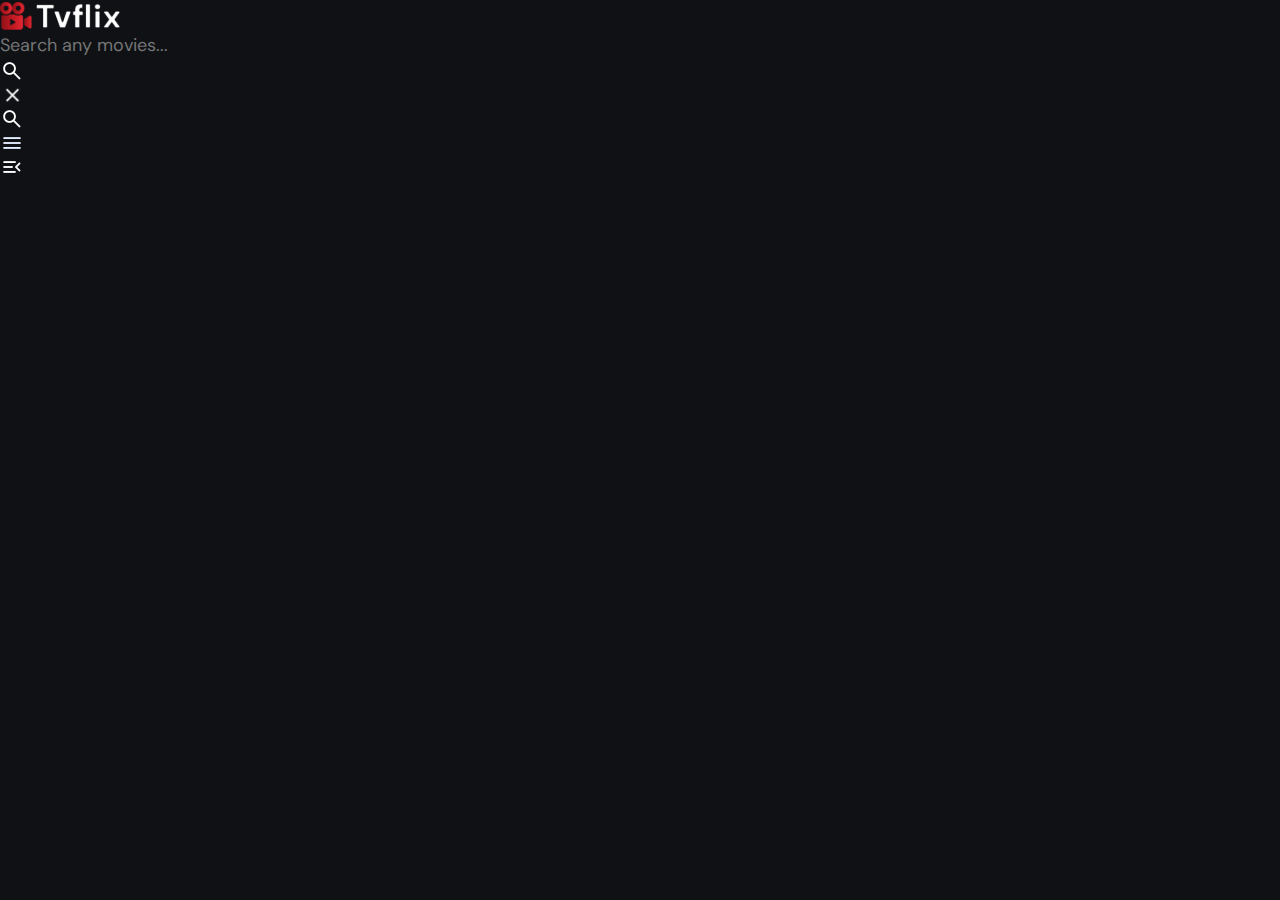
==== index.html @ 248b4e0c "add header" ====
<!DOCTYPE html>
<html lang="en">

<head>

    <meta charset="UTF-8">
    <meta name="viewport" content="width=device-width, initial-scale=1.0">
    <title>Tvflix</title>

    <!-- primary meta tags -->
    <meta name="title" content="Tvflix" />
    <meta name="description"
        content="Tvflix is a movie application where you can find the best movie recommendation with different genere and also search based on the language" />

    <!-- favicon -->
    <link rel="shortcut icon" href="./favicon.svg" type="image/svg+xml">

    <!-- google fonts -->
    <link rel="preconnect" href="https://fonts.googleapis.com">
    <link rel="preconnect" href="https://fonts.gstatic.com" crossorigin>
    <link href="https://fonts.googleapis.com/css2?family=DM+Sans:wght@400;700&display=swap" rel="stylesheet">

    <!-- style links -->
    <link rel="stylesheet" href="assets/css/style.css">

    <!-- scripts -->
    <script src="assets/js/global.js" defer></script>
    <script src="assets/js/index.js" type="module"></script>

</head>

<body>

    <!-- header -->
    <header class="header">

        <a href="index.html" class="logo">
            <img src="assets/images/logo.svg" width="120" height="32" alt="Tvflix home" />
        </a>

        <!-- search box -->
        <div class="search-box">
            <!-- search input -->
            <div class="search-wrapper">
                <input type="text" name="search" aria-label="search movies" placeholder="Search any movies..."
                    class="search-field" autocomplete="off" />
                <img src="assets/images/search.png" width="24" height="24" alt="search" class="leading-icon" />
            </div>

            <button class="search-btn" search-toogler>
                <img src="assets/images/close.png" alt="close search box" width="24" height="24" />
            </button>
        </div>

        <!-- search-btn -->
        <button class="search-btn" search-toogler>
            <img src="assets/images/search.png" width="24" height="24" alt="open search box" />
        </button>

        <!-- menu toggler  -->
        <button class="menu-btn">
            <img src="assets/images/menu.png" class="menu" width="24" height="24" alt="open menu" />
            <img src="assets/images/menu-close.png" class="close" width="24" height="24" alt="close menu" />
        </button>

    </header>

</body>

</html>
---- assets/css/style.css ----
/*-----------------------------------*\
  #style.css
\*-----------------------------------*/

/*-----------------------------------*\
  #CUSTOM PROPERTY
\*-----------------------------------*/
:root {
  /* colors */
  --background: hsla(220, 17%, 7%, 1);
  --banner-background: hsla(250, 6%, 20%, 1);
  --white-alpha-20: hsla(0, 0%, 100%, 0.2);
  --on-background: hsla(220, 100%, 95%, 1);
  --on-surface: hsla(250, 100%, 95%, 1);
  --on-surface-variant: hsla(250, 1%, 44%, 1);
  --primary: hsla(349, 100%, 43%, 1);
  --primary-variant: hsla(349, 69%, 51%, 1);
  --rating-color: hsla(44, 100%, 49%, 1);
  --surface: hsla(250, 13%, 11%, 1);
  --text-color: hsla(250, 2%, 59%, 1);
  --white: hsla(0, 0%, 100%, 1);

  /* gradients */
  --banner-overlay: 90deg, hsl(220, 17%, 7%) 0%, hsla(220, 17%, 7%, 0.5) 100%;
  --bottom-overlay: 180deg, hsla(250, 13%, 11%, 0), hsla(250, 13%, 11%, 1);

  /* typo */

  /* font-family */
  --ff-dm-sans: 'DM Sans', sans-serif;

  /* font-size */
  --fs-heading: 4rem;
  --fs-title-lg: 2.6rem;
  --fs-title: 2rem;
  --fs-body: 1.8rem;
  --fs-button: 1.5rem;
  --fs-label: 1.4rem;

  /* font-weight */
  --weight-bold: 700;


  /* shadows */
  --shadow-1: 0 1px 4px hsla(0, 0%, 0%, 0.75);
  --shadow-2: 0 2px 4px hsla(350, 100%, 43%, 0.3);

  /* border-radius */
  --radius-4: 4px;
  --radius-8: 8px;
  --radius-16: 16px;
  --radius-24: 24px;
  --radius-36: 36px;

  /* transition */
  --transition-short: 250ms ease;
  --transition-long: 500ms ease;
}

/*-----------------------------------*\
  #RESET
\*-----------------------------------*/

*,
*::before,
*::after {
  margin: 0;
  padding: 0;
  box-sizing: border-box;
}

li {
  list-style: none;
}

a,
img,
iframe,
button,
span {
  display: block
}

img {
  height: auto;
}

input,
button {
  border: none;
  background: none;
  font: inherit;
  color: inherit;
}

input {
  width: 100%;
}

button {
  cursor: pointer;
  text-align: left;
}

html {
  font-family: var(--ff-dm-sans);
  font-size: 10px;
  scroll-behavior: smooth;
}

body {
  background-color: var(--background);
  columns: var(--on-background);
  font-size: var(--fs-body);
  line-height: 1.5;
}

:focus-visible {
  outline-color: var(--primary-variant);
}

::-webkit-scrollbar {
  width: 8px;
  height: 8px;
}

::-webkit-scrollbar-thumb {
  background-color: var(--banner-background);
  border-radius: var(--radius-8);
}

/*-----------------------------------*\
  #REUSED STYLE
\*-----------------------------------*/





/*-----------------------------------*\
  #HEADER
\*-----------------------------------*/





/*-----------------------------------*\
  #SIDEBAR
\*-----------------------------------*/





/*-----------------------------------*\
  #HOME PAGE
\*-----------------------------------*/





/*-----------------------------------*\
  #DETAIL PAGE
\*-----------------------------------*/





/*-----------------------------------*\
  #MOVIE LIST PAGE
\*-----------------------------------*/





/*-----------------------------------*\
  #SEARCH MODAL
\*-----------------------------------*/





/*-----------------------------------*\
  #MEDIA QUERIES
\*-----------------------------------*/
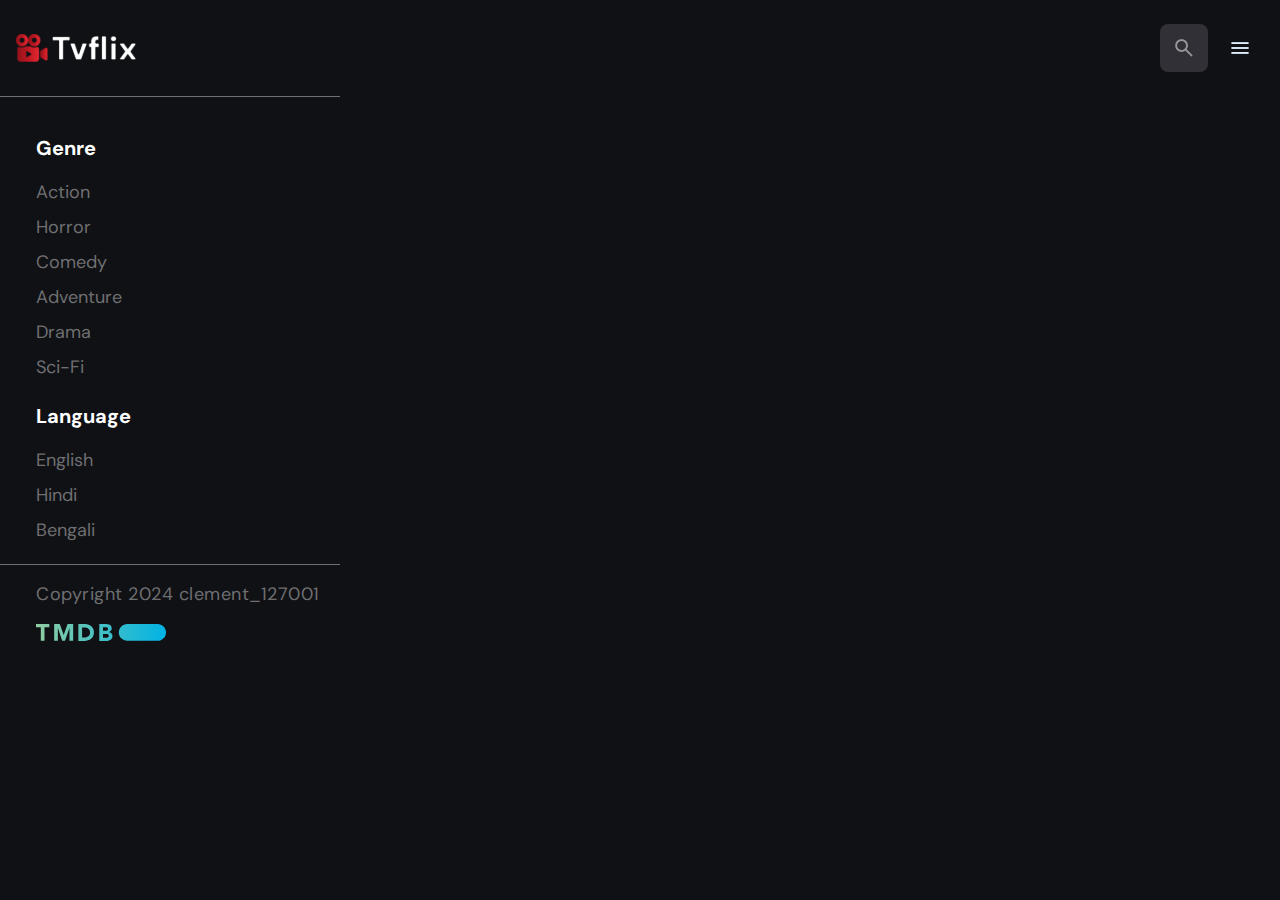
==== commit 349a04af: "add sidebar" ====
--- a/index.html
+++ b/index.html
@@ -65,6 +65,39 @@
 
     </header>
 
+    <!-- sidebar -->
+    <nav class="sidebar active">
+        <div class="sidebar-inner">
+            <div class="sidebar-list">
+                <p class="title">Genre</p>
+                <a href="detail.html" class="sidebar-link">Action</a>
+                <a href="detail.html" class="sidebar-link">Horror</a>
+                <a href="detail.html" class="sidebar-link">Comedy</a>
+                <a href="detail.html" class="sidebar-link">Adventure</a>
+                <a href="detail.html" class="sidebar-link">Drama</a>
+                <a href="detail.html" class="sidebar-link">Sci-Fi</a>
+
+            </div>
+
+            <div class="sidebar-list">
+                <p class="title">Language</p>
+                <a href="detail.html" class="sidebar-link">English</a>
+                <a href="detail.html" class="sidebar-link">Hindi</a>
+                <a href="detail.html" class="sidebar-link">Bengali</a>
+            </div>
+
+            <div class="sidebar-footer">
+                <a href="#" class="copyright">
+                    <p>Copyright 2024
+                        clement_127001 </p>
+                </a>
+
+                <img src="assets/images/tmdb-logo.svg" alt="movie database logo" width="130" height="17" />
+            </div>
+        </div>
+    </nav>
+
+
 </body>
 
 </html>--- a/assets/css/style.css
+++ b/assets/css/style.css
@@ -1,7 +1,7 @@
 /*-----------------------------------*\
   #style.css
-\*-----------------------------------*/
-
+  
+  \*-----------------------------------*/
 /*-----------------------------------*\
   #CUSTOM PROPERTY
 \*-----------------------------------*/
@@ -67,10 +67,15 @@
   margin: 0;
   padding: 0;
   box-sizing: border-box;
+  color: var(--white);
 }
 
 li {
   list-style: none;
+}
+
+a {
+  text-decoration: none;
 }
 
 a,
@@ -78,7 +83,7 @@
 iframe,
 button,
 span {
-  display: block
+  display: block;
 }
 
 img {
@@ -133,25 +138,239 @@
   #REUSED STYLE
 \*-----------------------------------*/
 
-
-
-
+/* loading spinner */
+.search-wrapper::before {
+  position: absolute;
+  top: 14px;
+  right: 20px;
+  content: "";
+  width: 20px;
+  height: 20px;
+  border: 3px solid var(--white);
+  border-radius: var(--radius-24);
+  border-inline-end-color: transparent;
+  animation: loading infinite 500ms linear;
+  display: none;
+}
+
+.search-wrapper.searching::before {
+  display: block;
+}
+
+@keyframes loading {
+  0% {
+    transform: rotate(0);
+  }
+
+  100% {
+    transform: rotate(1turn);
+  }
+}
+
+/* title */
+
+.title {
+  font-size: var(--fs-title);
+  font-weight: var(--weight-bold);
+  letter-spacing: 0.5;
+
+}
 
 /*-----------------------------------*\
   #HEADER
 \*-----------------------------------*/
 
-
+.header {
+  position: relative;
+  padding: 24px 16px;
+  display: flex;
+  justify-content: space-between;
+  align-items: center;
+  gap: 8px;
+}
+
+.header .logo {
+  margin-inline-end: auto;
+}
+
+.search-btn,
+.menu-btn {
+  padding: 12px;
+}
+
+/* search-btn */
+.search-btn {
+  background-color: var(--banner-background);
+  border-radius: var(--radius-8);
+}
+
+.search-btn img {
+  opacity: 0.5;
+  transition: var(--transition-short);
+}
+
+.search-btn:is(:focus-visible, :hover) img {
+  opacity: 1;
+}
+
+/* menu-btn */
+.menu-btn.active .menu,
+.menu-btn .close {
+  display: none;
+}
+
+.menu-btn .menu,
+.menu-btn.active .close {
+  display: block;
+}
+
+/* search-box */
+.search-box {
+  position: absolute;
+  top: 0;
+  left: 0;
+  width: 100%;
+  height: 100%;
+  background-color: var(--background);
+  padding: 24px 16px;
+  justify-content: space-between;
+  align-items: center;
+  gap: 8px;
+  z-index: 1;
+  display: none;
+}
+
+.search-box.active {
+
+  display: flex;
+}
+
+.search-wrapper {
+  position: relative;
+  flex-grow: 1;
+}
+
+input.search-field {
+  color: var(--white);
+}
+
+.search-field {
+  background-color: var(--banner-background);
+  line-height: 48px;
+  padding-inline: 44px 16px;
+  outline: none;
+  border-radius: var(--radius-8);
+  transition: var(--transition-short);
+}
+
+.search-field::placeholder {
+  color: var(--on-surface-variant);
+}
+
+.search-field:hover {
+  box-shadow: 0 0 0 2px var(--on-surface-variant);
+}
+
+.search-field:focus-visible {
+  box-shadow: 0 0 0 2px var(--on-surface-variant);
+  padding-inline-start: 16px;
+}
+
+.search-wrapper .leading-icon {
+  position: absolute;
+  top: 25%;
+  left: 10px;
+  opacity: 0.5;
+  transition: var(--transition-short);
+}
+
+.search-wrapper:focus-within .leading-icon {
+  opacity: 0;
+}
 
 
 
 /*-----------------------------------*\
   #SIDEBAR
 \*-----------------------------------*/
-
-
-
-
+.sidebar {
+  position: absolute;
+  top: 96px;
+  left: -340px;
+  bottom: 0;
+  max-width: 340px;
+  width: 100%;
+  background-color: var(--background);
+  border-block-start: 1px solid var(--on-surface-variant);
+  overflow-y: overlay;
+  z-index: 4;
+  visibility: hidden;
+  transition: var(--transition-long);
+}
+
+.sidebar.active {
+  transform: translateX(340px);
+  visibility: visible;
+}
+
+.sidebar-inner {
+  display: grid;
+  gap: 20px;
+  padding-block: 36px;
+}
+
+.sidebar-list,
+.sidebar-footer {
+  padding-inline-start: 36px;
+}
+
+.sidebar::-webkit-scrollbar-thumb {
+  background: transparent;
+}
+
+.sidebar:is(:hover, :focus-visible)::-webkit-scrollbar-thumb {
+  background-color: var(--banner-background);
+}
+
+.sidebar::-webkit-scrollbar-button {
+  height: 16px;
+}
+
+.sidebar-list {
+  display: grid;
+  gap: 8px;
+}
+
+.sidebar-list .title {
+  margin-block-end: 8px;
+}
+
+.sidebar-link {
+  color: var(--on-surface-variant);
+}
+
+.sidebar-link:is(:focus-visible, :hover) {
+  color: var(--on-background);
+}
+
+.sidebar-footer {
+  border-block-start: 1px solid var(--on-surface-variant);
+  padding-block-start: 16px;
+}
+
+.copyright p {
+  letter-spacing: 0.5px;
+  color: var(--on-surface-variant);
+  transition: var(--transition-short);
+}
+
+.copyright p:is(:focus-visible, :hover) {
+  color: var(--on-background);
+}
+
+.sidebar-footer img {
+  margin-block: 16px;
+}
 
 /*-----------------------------------*\
   #HOME PAGE
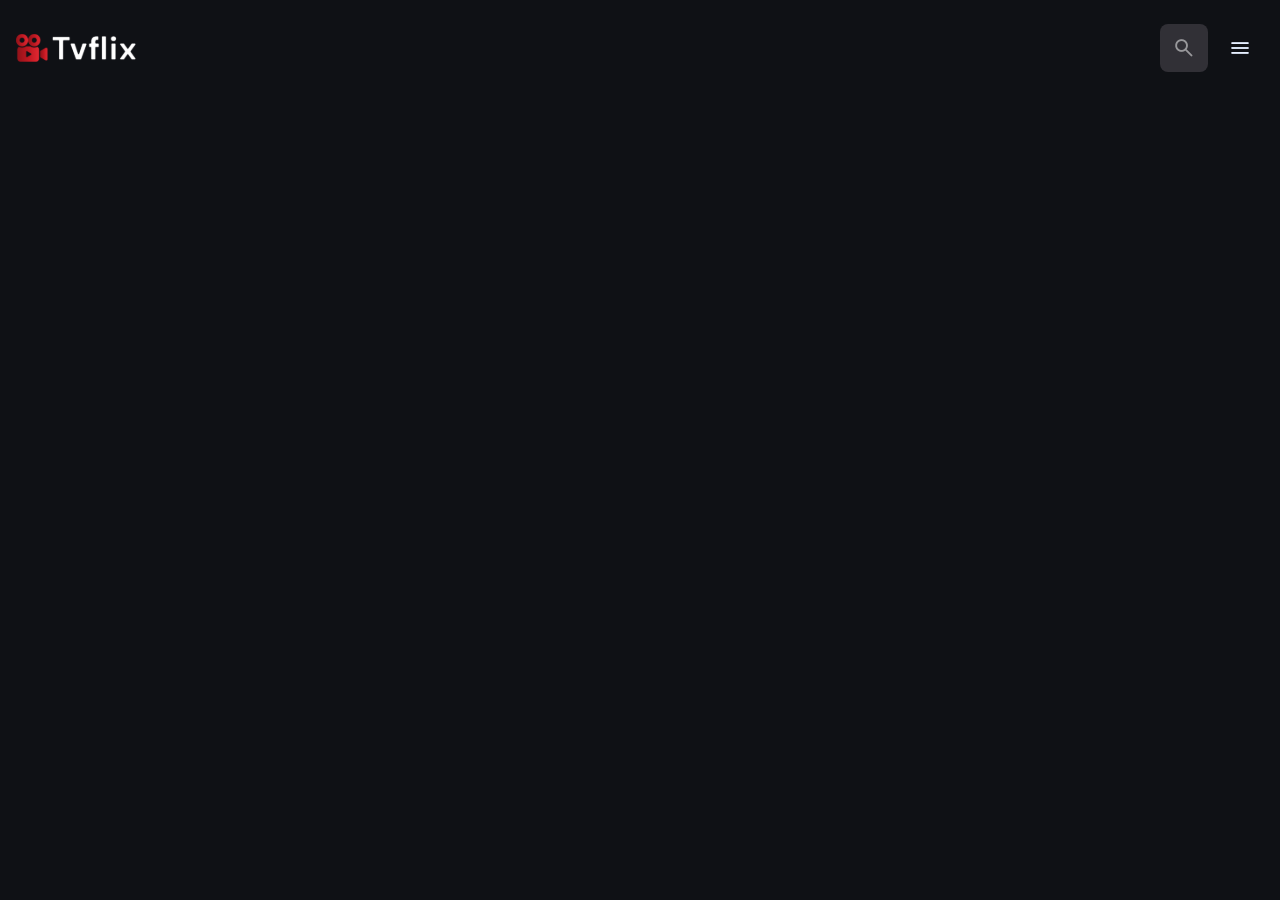
==== commit d7590fb4: "add the overlay" ====
--- a/index.html
+++ b/index.html
@@ -66,7 +66,7 @@
     </header>
 
     <!-- sidebar -->
-    <nav class="sidebar active">
+    <nav class="sidebar">
         <div class="sidebar-inner">
             <div class="sidebar-list">
                 <p class="title">Genre</p>
@@ -94,9 +94,15 @@
 
                 <img src="assets/images/tmdb-logo.svg" alt="movie database logo" width="130" height="17" />
             </div>
+
         </div>
+
     </nav>
 
+    <!-- overlay -->
+    <div class="overlay" menu-toggler></div>
+
+    <!-- banner -->
 
 </body>
 
--- a/assets/css/style.css
+++ b/assets/css/style.css
@@ -353,6 +353,7 @@
   color: var(--on-background);
 }
 
+/* sidebar footer */
 .sidebar-footer {
   border-block-start: 1px solid var(--on-surface-variant);
   padding-block-start: 16px;
@@ -364,12 +365,31 @@
   transition: var(--transition-short);
 }
 
+.sidebar-footer img {
+  margin-block: 16px;
+}
+
 .copyright p:is(:focus-visible, :hover) {
   color: var(--on-background);
 }
 
-.sidebar-footer img {
-  margin-block: 16px;
+/* overlay */
+.overlay {
+  position: fixed;
+  top: 96px;
+  left: 0;
+  bottom: 0;
+  width: 100%;
+  background-color: var(--background);
+  opacity: 0;
+  pointer-events: none;
+  transition: var(--transition-short);
+  z-index: 3;
+}
+
+.overlay.active {
+  opacity: 0.5;
+  pointer-events: all;
 }
 
 /*-----------------------------------*\
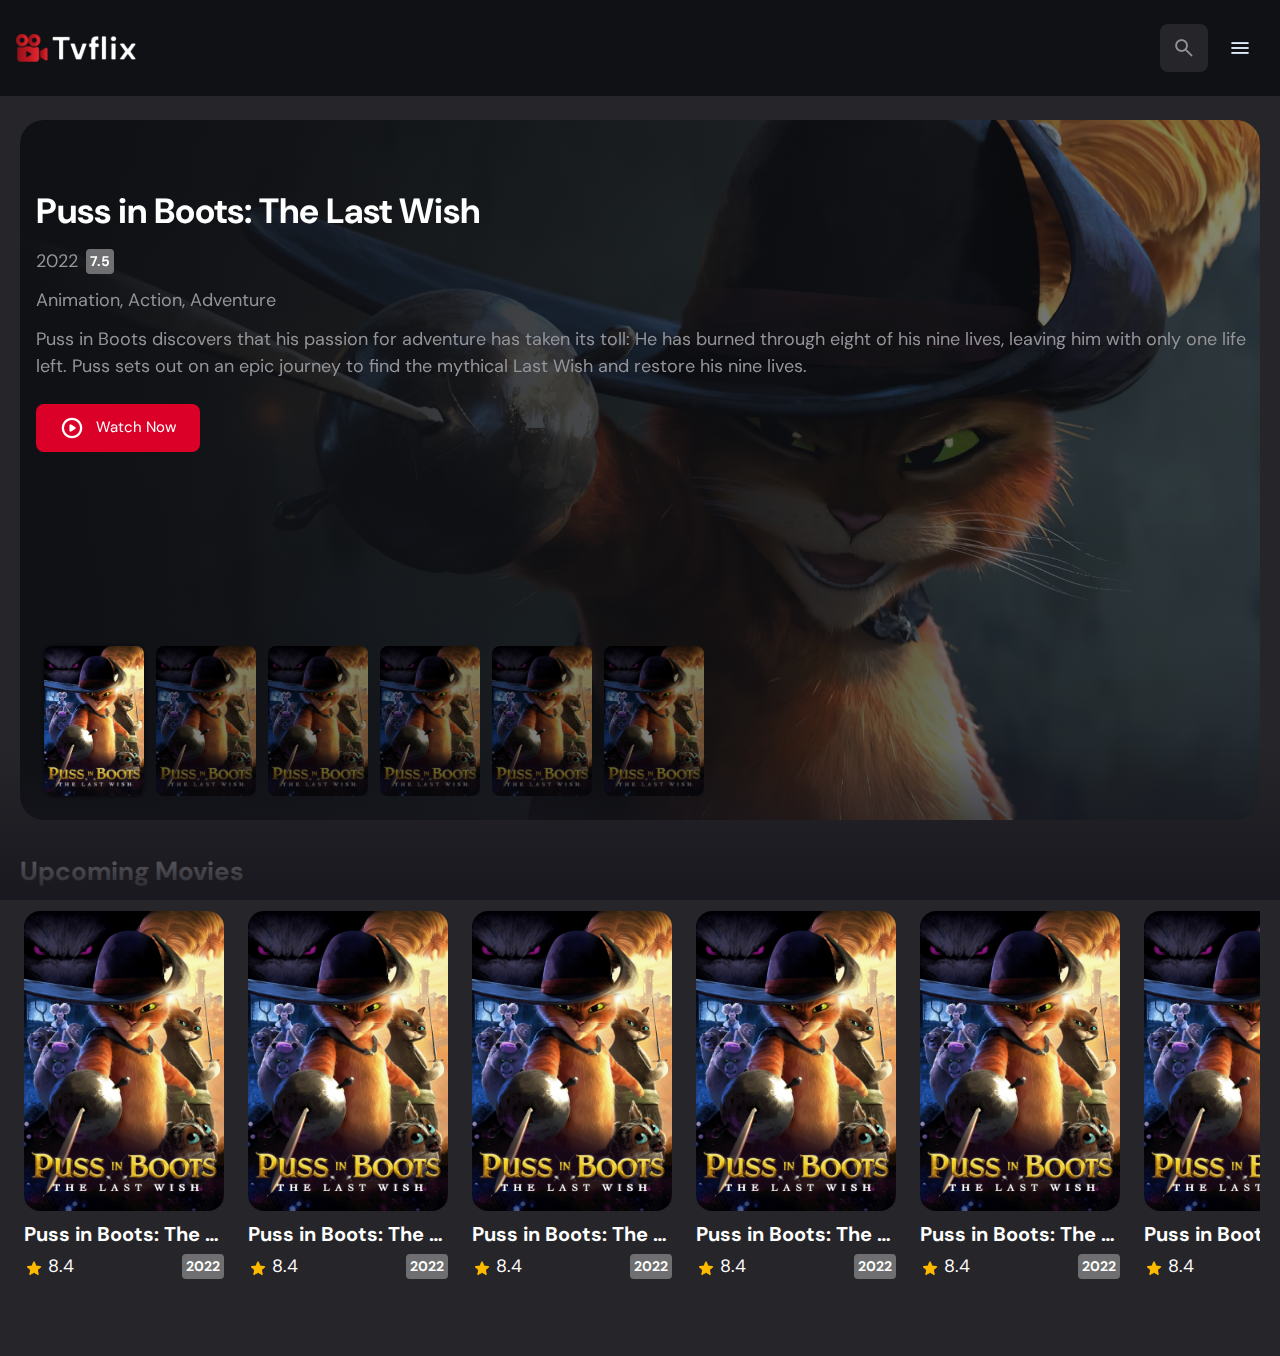
==== commit a070977b: "add banner and movie-list" ====
--- a/index.html
+++ b/index.html
@@ -102,7 +102,386 @@
     <!-- overlay -->
     <div class="overlay" menu-toggler></div>
 
-    <!-- banner -->
+    <article class="container" page-content>
+        <!-- banner -->
+        <section class="banner" aria-label="popular movies">
+
+            <!-- main banner -->
+            <div class="banner-slider">
+                <!-- single banner-slider -->
+                <div class="slider-item active" slider-item>
+                    <img src="assets/images/slider-banner.jpg" class="img-cover" alt="Puss in Boots: The Last Wish"
+                        loading="eager" />
+
+                    <!-- slider content -->
+                    <div class="banner-content">
+                        <h2 class="heading">Puss in Boots: The Last Wish</h2>
+
+                        <div class="meta-list">
+                            <div class="meta-item">2022</div>
+                            <div class="meta-item card-badge">7.5
+                            </div>
+                        </div>
+
+                        <p class="genre">Animation, Action, Adventure</p>
+                        <p class="banner-text">Puss in Boots discovers that his passion for adventure has taken its
+                            toll:
+                            He has burned through eight of his nine
+                            lives, leaving him with only one life left. Puss sets out on an epic journey to find the
+                            mythical Last Wish and restore
+                            his nine lives.</p>
+
+                        <a href="detail.html" class="btn">
+                            <img src="./assets//images/play_circle.png" alt="play" width="24" height="24" />
+                            <span>Watch Now</span>
+                        </a>
+                    </div>
+
+                </div>
+
+                <!-- single banner-slider -->
+                <div class="slider-item" slider-item>
+                    <img src="assets/images/slider-banner.jpg" class="img-cover" alt="Puss in Boots: The Last Wish"
+                        loading="eager" />
+
+                    <!-- slider content -->
+                    <div class="banner-content">
+                        <h2 class="heading">Puss in Boots: The Last Wish</h2>
+
+                        <div class="meta-list">
+                            <div class="meta-item">2022</div>
+                            <div class="meta-item card-badge">7.5
+                            </div>
+                        </div>
+
+                        <p class="genre">Animation, Action, Adventure</p>
+                        <p class="banner-text">Puss in Boots discovers that his passion for adventure has taken its
+                            toll:
+                            He has burned through eight of his nine
+                            lives, leaving him with only one life left. Puss sets out on an epic journey to find the
+                            mythical Last Wish and restore
+                            his nine lives.</p>
+
+                        <a href="detail.html" class="btn">
+                            <img src="./assets//images/play_circle.png" alt="play" width="24" height="24" />
+                            <span>Watch Now</span>
+                        </a>
+                    </div>
+
+                </div>
+
+                <!-- single banner-slider -->
+                <div class="slider-item" slider-item>
+                    <img src="assets/images/slider-banner.jpg" class="img-cover" alt="Puss in Boots: The Last Wish"
+                        loading="eager" />
+
+                    <!-- slider content -->
+                    <div class="banner-content">
+                        <h2 class="heading">Puss in Boots: The Last Wish</h2>
+
+                        <div class="meta-list">
+                            <div class="meta-item">2022</div>
+                            <div class="meta-item card-badge">7.5
+                            </div>
+                        </div>
+
+                        <p class="genre">Animation, Action, Adventure</p>
+                        <p class="banner-text">Puss in Boots discovers that his passion for adventure has taken its
+                            toll:
+                            He has burned through eight of his nine
+                            lives, leaving him with only one life left. Puss sets out on an epic journey to find the
+                            mythical Last Wish and restore
+                            his nine lives.</p>
+
+                        <a href="detail.html" class="btn">
+                            <img src="./assets//images/play_circle.png" alt="play" width="24" height="24" />
+                            <span>Watch Now</span>
+                        </a>
+                    </div>
+
+                </div>
+
+                <!-- single banner-slider -->
+                <div class="slider-item" slider-item>
+                    <img src="assets/images/slider-banner.jpg" class="img-cover" alt="Puss in Boots: The Last Wish"
+                        loading="eager" />
+
+                    <!-- slider content -->
+                    <div class="banner-content">
+                        <h2 class="heading">Puss in Boots: The Last Wish</h2>
+
+                        <div class="meta-list">
+                            <div class="meta-item">2022</div>
+                            <div class="meta-item card-badge">7.5
+                            </div>
+                        </div>
+
+                        <p class="genre">Animation, Action, Adventure</p>
+                        <p class="banner-text">Puss in Boots discovers that his passion for adventure has taken its
+                            toll:
+                            He has burned through eight of his nine
+                            lives, leaving him with only one life left. Puss sets out on an epic journey to find the
+                            mythical Last Wish and restore
+                            his nine lives.</p>
+
+                        <a href="detail.html" class="btn">
+                            <img src="./assets/images/play_circle.png" alt="play" width="24" height="24" />
+                            <span>Watch Now</span>
+                        </a>
+                    </div>
+
+                </div>
+
+                <!-- single banner-slider -->
+                <div class="slider-item" slider-item>
+                    <img src="assets/images/slider-banner.jpg" class="img-cover" alt="Puss in Boots: The Last Wish"
+                        loading="eager" />
+
+                    <!-- slider content -->
+                    <div class="banner-content">
+                        <h2 class="heading">Puss in Boots: The Last Wish</h2>
+
+                        <div class="meta-list">
+                            <div class="meta-item">2022</div>
+                            <div class="meta-item card-badge">7.5
+                            </div>
+                        </div>
+
+                        <p class="genre">Animation, Action, Adventure</p>
+                        <p class="banner-text">Puss in Boots discovers that his passion for adventure has taken its
+                            toll:
+                            He has burned through eight of his nine
+                            lives, leaving him with only one life left. Puss sets out on an epic journey to find the
+                            mythical Last Wish and restore
+                            his nine lives.</p>
+
+                        <a href="detail.html" class="btn">
+                            <img src="./assets/images/play_circle.png" alt="play" width="24" height="24" />
+                            <span>Watch Now</span>
+                        </a>
+                    </div>
+
+                </div>
+
+                <!-- single banner-slider -->
+                <div class="slider-item" slider-item>
+                    <img src="assets/images/slider-banner.jpg" class="img-cover" alt="Puss in Boots: The Last Wish"
+                        loading="eager" />
+
+                    <!-- slider content -->
+                    <div class="banner-content">
+                        <h2 class="heading">Puss in Boots: The Last Wish</h2>
+
+                        <div class="meta-list">
+                            <div class="meta-item">2022</div>
+                            <div class="meta-item card-badge">7.5
+                            </div>
+                        </div>
+
+                        <p class="genre">Animation, Action, Adventure</p>
+                        <p class="banner-text">Puss in Boots discovers that his passion for adventure has taken its
+                            toll:
+                            He has burned through eight of his nine
+                            lives, leaving him with only one life left. Puss sets out on an epic journey to find the
+                            mythical Last Wish and restore
+                            his nine lives.</p>
+
+                        <a href="detail.html" class="btn">
+                            <img src="./assets//images/play_circle.png" alt="play" width="24" height="24" />
+                            <span>Watch Now</span>
+                        </a>
+                    </div>
+
+                </div>
+            </div>
+
+            <!-- slider control -->
+            <div class="slider-control">
+
+                <div class="control-inner">
+                    <!-- single slider control -->
+                    <button class="poster-box slider-item active">
+                        <img src="./assets/images/slider-control.jpg" alt=" Slide to Puss in Boots: The Last Wish"
+                            loading="lazy" draggable="false" class="img-cover" />
+                    </button>
+
+                    <!-- single slider control -->
+                    <button class="poster-box slider-item">
+                        <img src="./assets/images/slider-control.jpg" alt=" Slide to Puss in Boots: The Last Wish"
+                            loading="lazy" draggable="false" class="img-cover" />
+                    </button>
+
+                    <!-- single slider control -->
+                    <button class="poster-box slider-item">
+                        <img src="./assets/images/slider-control.jpg" alt=" Slide to Puss in Boots: The Last Wish"
+                            loading="lazy" draggable="false" class="img-cover" />
+                    </button>
+
+                    <!-- single slider control -->
+                    <button class="poster-box slider-item">
+                        <img src="./assets/images/slider-control.jpg" alt=" Slide to Puss in Boots: The Last Wish"
+                            loading="lazy" draggable="false" class="img-cover" />
+                    </button>
+
+                    <!-- single slider control -->
+                    <button class="poster-box slider-item">
+                        <img src="./assets/images/slider-control.jpg" alt=" Slide to Puss in Boots: The Last Wish"
+                            loading="lazy" draggable="false" class="img-cover" />
+                    </button>
+
+                    <!-- single slider control -->
+                    <button class="poster-box slider-item">
+                        <img src="./assets/images/slider-control.jpg" alt=" Slide to Puss in Boots: The Last Wish"
+                            loading="lazy" draggable="false" class="img-cover" />
+                    </button>
+                </div>
+            </div>
+
+        </section>
+
+        <!-- movies-list -->
+        <section class="movie-list" aria-label="Upcoming Movies">
+            <!-- title -->
+            <div class="title-wrapper">
+                <h3 class="title-large">Upcoming Movies
+                </h3>
+            </div>
+
+            <!--movie-list-slider -->
+            <div class="slider-list">
+                <div class="slider-inner">
+                    <!-- single-movie -->
+                    <div class="movie-card">
+                        <figure class="poster-box card-banner">
+                            <img src="/assets/images/slider-control.jpg" alt="Puss in Boots: The Last Wish"
+                                class="img-cover">
+                        </figure>
+                        <h4 class="title">Puss in Boots: The Last Wish</h4>
+
+                        <!-- meta-list -->
+                        <div class="meta-list">
+                            <div class="meta-item">
+                                <img src="/assets/images/star.png" alt="rating" width="20" height="20" loading="lazy" />
+                                <span class="span">8.4
+                                </span>
+                            </div>
+
+                            <div class="card-badge">2022</div>
+                        </div>
+
+                        <a href="detail.html" class="card-btn" title="Puss in Boots: The Last Wish"></a>
+                    </div>
+
+                    <div class="movie-card">
+                        <figure class="poster-box card-banner">
+                            <img src="/assets/images/slider-control.jpg" alt="Puss in Boots: The Last Wish"
+                                class="img-cover">
+                        </figure>
+                        <h4 class="title">Puss in Boots: The Last Wish</h4>
+
+                        <!-- meta-list -->
+                        <div class="meta-list">
+                            <div class="meta-item">
+                                <img src="/assets/images/star.png" alt="rating" width="20" height="20" loading="lazy" />
+                                <span class="span">8.4
+                                </span>
+                            </div>
+
+                            <div class="card-badge">2022</div>
+                        </div>
+
+                        <a href="detail.html" class="card-btn" title="Puss in Boots: The Last Wish"></a>
+                    </div>
+
+                    <div class="movie-card">
+                        <figure class="poster-box card-banner">
+                            <img src="/assets/images/slider-control.jpg" alt="Puss in Boots: The Last Wish"
+                                class="img-cover">
+                        </figure>
+                        <h4 class="title">Puss in Boots: The Last Wish</h4>
+
+                        <!-- meta-list -->
+                        <div class="meta-list">
+                            <div class="meta-item">
+                                <img src="/assets/images/star.png" alt="rating" width="20" height="20" loading="lazy" />
+                                <span class="span">8.4
+                                </span>
+                            </div>
+
+                            <div class="card-badge">2022</div>
+                        </div>
+
+                        <a href="detail.html" class="card-btn" title="Puss in Boots: The Last Wish"></a>
+                    </div>
+
+                    <div class="movie-card">
+                        <figure class="poster-box card-banner">
+                            <img src="/assets/images/slider-control.jpg" alt="Puss in Boots: The Last Wish"
+                                class="img-cover">
+                        </figure>
+                        <h4 class="title">Puss in Boots: The Last Wish</h4>
+
+                        <!-- meta-list -->
+                        <div class="meta-list">
+                            <div class="meta-item">
+                                <img src="/assets/images/star.png" alt="rating" width="20" height="20" loading="lazy" />
+                                <span class="span">8.4
+                                </span>
+                            </div>
+
+                            <div class="card-badge">2022</div>
+                        </div>
+
+                        <a href="detail.html" class="card-btn" title="Puss in Boots: The Last Wish"></a>
+                    </div>
+
+                    <div class="movie-card">
+                        <figure class="poster-box card-banner">
+                            <img src="/assets/images/slider-control.jpg" alt="Puss in Boots: The Last Wish"
+                                class="img-cover">
+                        </figure>
+                        <h4 class="title">Puss in Boots: The Last Wish</h4>
+
+                        <!-- meta-list -->
+                        <div class="meta-list">
+                            <div class="meta-item">
+                                <img src="/assets/images/star.png" alt="rating" width="20" height="20" loading="lazy" />
+                                <span class="span">8.4
+                                </span>
+                            </div>
+
+                            <div class="card-badge">2022</div>
+                        </div>
+
+                        <a href="detail.html" class="card-btn" title="Puss in Boots: The Last Wish"></a>
+                    </div>
+
+                    <div class="movie-card">
+                        <figure class="poster-box card-banner">
+                            <img src="/assets/images/slider-control.jpg" alt="Puss in Boots: The Last Wish"
+                                class="img-cover">
+                        </figure>
+                        <h4 class="title">Puss in Boots: The Last Wish</h4>
+
+                        <!-- meta-list -->
+                        <div class="meta-list">
+                            <div class="meta-item">
+                                <img src="/assets/images/star.png" alt="rating" width="20" height="20" loading="lazy" />
+                                <span class="span">8.4
+                                </span>
+                            </div>
+
+                            <div class="card-badge">2022</div>
+                        </div>
+
+                        <a href="detail.html" class="card-btn" title="Puss in Boots: The Last Wish"></a>
+                    </div>
+                </div>
+            </div>
+        </section>
+
+    </article>
+
 
 </body>
 
--- a/assets/css/style.css
+++ b/assets/css/style.css
@@ -8,7 +8,7 @@
 :root {
   /* colors */
   --background: hsla(220, 17%, 7%, 1);
-  --banner-background: hsla(250, 6%, 20%, 1);
+  --banner-background: rgb(38, 37, 41);
   --white-alpha-20: hsla(0, 0%, 100%, 0.2);
   --on-background: hsla(220, 100%, 95%, 1);
   --on-surface: hsla(250, 100%, 95%, 1);
@@ -30,7 +30,7 @@
   --ff-dm-sans: 'DM Sans', sans-serif;
 
   /* font-size */
-  --fs-heading: 4rem;
+  --fs-heading: 3.5rem;
   --fs-title-lg: 2.6rem;
   --fs-title: 2rem;
   --fs-body: 1.8rem;
@@ -167,13 +167,116 @@
   }
 }
 
-/* title */
+/* typo */
+.title,
+.heading,
+.title-large {
+  font-weight: var(--weight-bold);
+  letter-spacing: 0.5;
+}
 
 .title {
   font-size: var(--fs-title);
+}
+
+.heading {
+  font-size: var(--fs-heading);
+  color: var(--white);
+  line-height: 1.2;
+}
+
+.title-large {
+  font-size: var(--fs-title-lg);
+}
+
+.img-cover {
+  width: 100%;
+  height: 100%;
+  object-fit: cover;
+}
+
+.meta-list {
+  display: flex;
+  align-items: center;
+  gap: 8px;
+  margin-block-end: 12px;
+}
+
+.meta-item {
+  display: flex;
+  align-items: center;
+  gap: 4px;
+  color: var(--text-color);
+}
+
+.btn {
+  color: var(--white);
+  font-size: var(--fs-button);
+  display: flex;
+  width: max-content;
+  gap: 12px;
+  padding-inline: 24px;
+  padding-block: 12px;
+  border-radius: var(--radius-8);
+  transition: var(--transition-short);
+  cursor: pointer;
+}
+
+.card-badge {
+  font-size: var(--fs-label);
+  color: var(--white);
+  padding: 2px 4px;
+  background-color: var(--on-surface-variant);
+  border-radius: var(--radius-4);
   font-weight: var(--weight-bold);
-  letter-spacing: 0.5;
-
+}
+
+.poster-box {
+  background-image: url(/assets/images/poster-bg-icon.png);
+  aspect-ratio: 2/3;
+}
+
+.poster-box,
+.video {
+  background-repeat: no-repeat;
+  background-size: 50px;
+  background-color: var(--banner-background);
+  background-position: center;
+  border-radius: var(--radius-16);
+  overflow: hidden;
+}
+
+.title-wrapper {
+  margin-block-end: 32px;
+}
+
+.slider-list {
+  margin-block: -20px -16px;
+  overflow-x: overlay;
+}
+
+.slider-list::-webkit-scrollbar-thumb {
+  background-color: transparent;
+}
+
+.slider-list:is(:hover, :focus-within)::-webkit-scrollbar-thumb {
+  background-color: var(--banner-background);
+}
+
+.slider-list::-webkit-scrollbar-button {
+  width: 20px;
+}
+
+.slider-list .slider-inner {
+  position: relative;
+  display: flex;
+  padding-block-start: 8px;
+}
+
+.slider-list .slider-inner::before,
+.slider-list .slider-inner::after {
+  content: "";
+  min-width: 4px;
 }
 
 /*-----------------------------------*\
@@ -396,7 +499,177 @@
   #HOME PAGE
 \*-----------------------------------*/
 
-
+.container {
+  position: relative;
+  background-color: var(--banner-background);
+  color: var(--on-surface);
+  height: calc(100vh-96px);
+  padding: 24px 20px 48px;
+  overflow-y: overlay;
+  z-index: 1;
+}
+
+.container::after {
+  content: "";
+  position: fixed;
+  width: 100%;
+  height: 150px;
+  left: 0;
+  bottom: 0;
+  background: linear-gradient(var(--bottom-overlay));
+  z-index: 1;
+  pointer-events: none;
+}
+
+/* banner */
+.banner {
+  position: relative;
+  height: 700px;
+  border-radius: var(--radius-24);
+  overflow: hidden;
+}
+
+.banner-slider .slider-item {
+  position: absolute;
+  top: 0;
+  left: 120%;
+  width: 100%;
+  height: 100%;
+  background-color: var(--banner-background);
+  opacity: 0;
+  visibility: hidden;
+  transition: opacity var(--transition-long);
+}
+
+.banner-slider .slider-item::before {
+  content: "";
+  position: absolute;
+  inset: 0;
+  background-image: linear-gradient(var(--banner-overlay));
+}
+
+.banner-slider .slider-item.active {
+  opacity: 1;
+  left: 0;
+  visibility: visible;
+}
+
+/* banner-content */
+.banner-content {
+  position: absolute;
+  left: 16px;
+  top: 10%;
+  bottom: 206px;
+  z-index: 1;
+}
+
+.banner:is(.heading, .banner-text) {
+  display: -webkit-box;
+  -webkit-box-orient: vertical;
+  overflow: hidden;
+}
+
+.banner .heading {
+  -webkit-line-clamp: 3;
+  margin-block-end: 16px;
+}
+
+
+
+.genre,
+.banner-text {
+  color: var(--text-color);
+}
+
+.genre {
+  margin-block-end: 12px;
+}
+
+.banner-text {
+  -webkit-line-clamp: 2;
+  margin-block-end: 24px;
+
+}
+
+.banner-content .btn {
+  background-color: var(--primary);
+}
+
+.banner .btn:is(:focus-visible, :focus) {
+  box-shadow: var(--shadow-2);
+}
+
+
+/* slider-control */
+.slider-control {
+  position: absolute;
+  left: 20px;
+  bottom: 20px;
+  right: 0;
+  border-radius: var(--radius-16) 0 0 var(--radius-16);
+  user-select: none;
+  padding: 4px 0 4px 4px;
+  overflow-x: auto;
+}
+
+.slider-control::-webkit-scrollbar {
+  display: none;
+}
+
+.control-inner {
+  display: flex;
+  gap: 12px;
+}
+
+.slider-control::after {
+  content: "";
+  min-width: 12px;
+}
+
+
+.slider-control .slider-item {
+  width: 100px;
+  border-radius: var(--radius-8);
+  flex-shrink: 0;
+  filter: brightness(0.5);
+}
+
+.slider-item.active {
+  filter: brightness(1);
+  box-shadow: var(--shadow-1);
+}
+
+/* movie-list */
+.movie-list {
+  padding-block: 32px;
+}
+
+.movie-card {
+  position: relative;
+  min-width: 200px;
+  margin-right: 24px;
+}
+
+.movie-card .card-banner {
+  width: 100%;
+}
+
+.movie-card .title {
+  width: 100%;
+  white-space: nowrap;
+  text-overflow: ellipsis;
+  overflow: hidden;
+  margin-block: 8px 4px;
+}
+
+.movie-card .meta-list {
+  justify-content: space-between;
+}
+
+.movie-card .card-btn {
+  position: absolute;
+  inset: 0;
+}
 
 
 
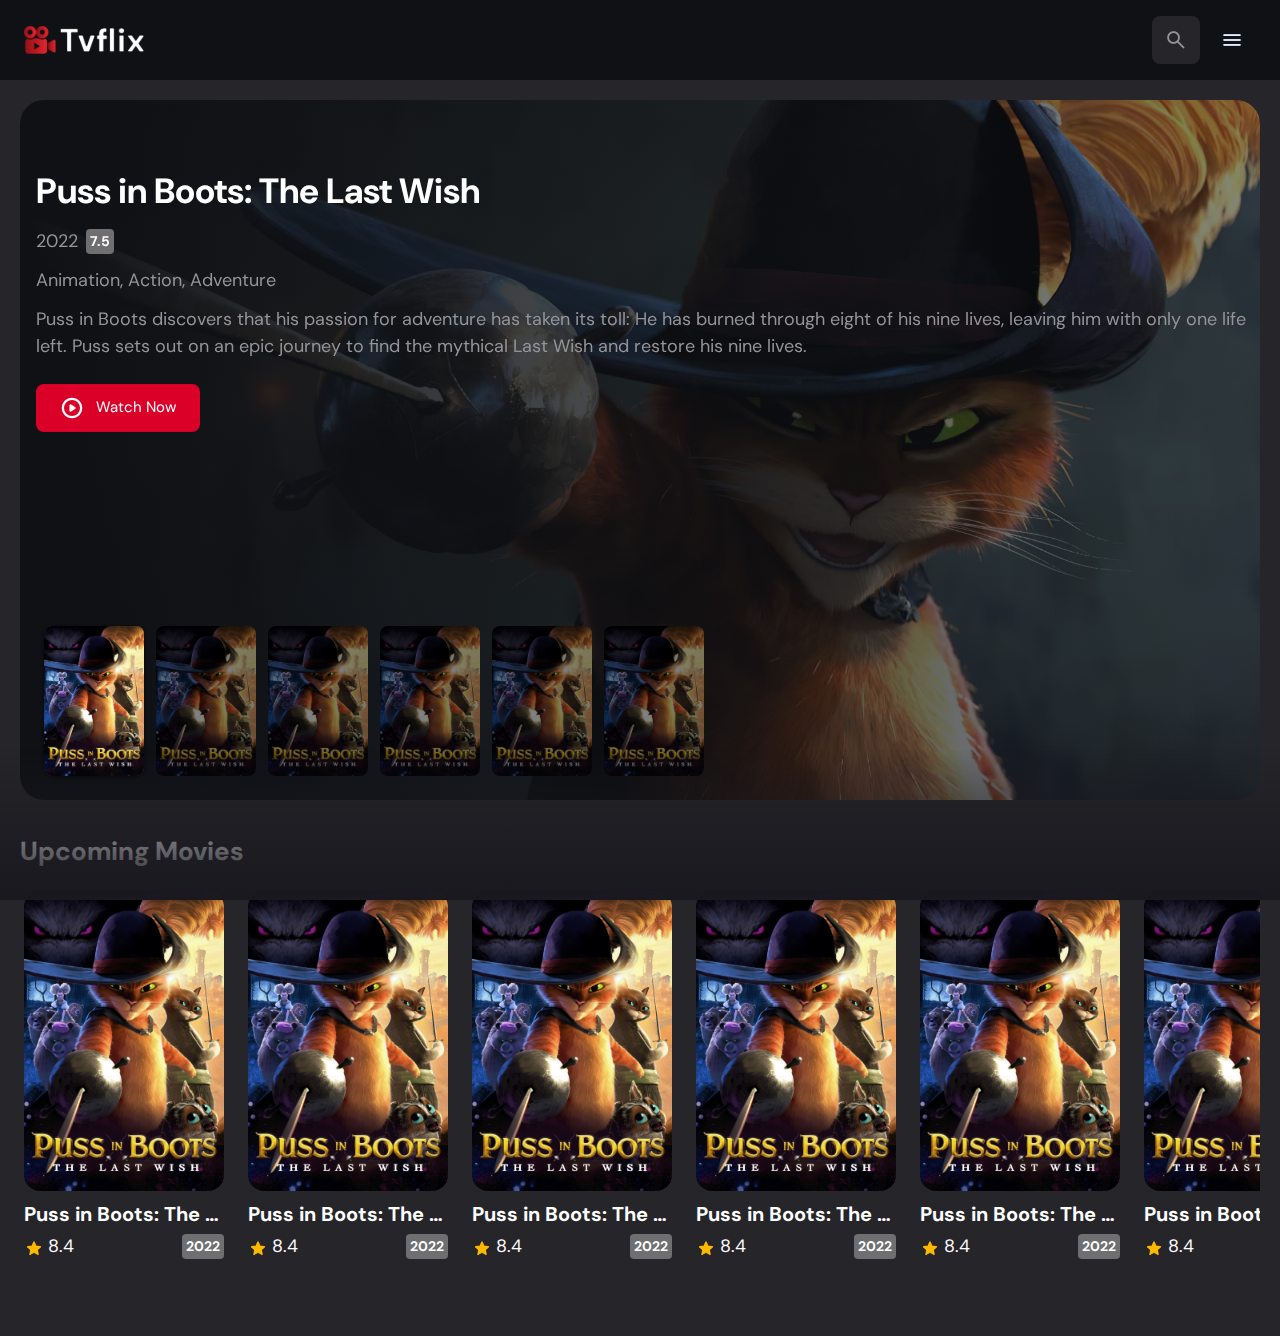
==== commit c95fb1ba: "alter the navigation and it styles" ====
--- a/index.html
+++ b/index.html
@@ -32,38 +32,40 @@
 <body>
 
     <!-- header -->
-    <header class="header">
-
-        <a href="index.html" class="logo">
-            <img src="assets/images/logo.svg" width="120" height="32" alt="Tvflix home" />
-        </a>
-
-        <!-- search box -->
-        <div class="search-box">
-            <!-- search input -->
-            <div class="search-wrapper">
-                <input type="text" name="search" aria-label="search movies" placeholder="Search any movies..."
-                    class="search-field" autocomplete="off" />
-                <img src="assets/images/search.png" width="24" height="24" alt="search" class="leading-icon" />
-            </div>
-
+    <div class="header-wrapper">
+        <header class="header">
+
+            <a href="index.html" class="logo">
+                <img src="assets/images/logo.svg" width="120" height="32" alt="Tvflix home" />
+            </a>
+
+            <!-- search box -->
+            <div class="search-box">
+                <!-- search input -->
+                <div class="search-wrapper">
+                    <input type="text" name="search" aria-label="search movies" placeholder="Search any movies..."
+                        class="search-field" autocomplete="off" />
+                    <img src="assets/images/search.png" width="24" height="24" alt="search" class="leading-icon" />
+                </div>
+
+                <button class="search-btn" search-toogler>
+                    <img src="assets/images/close.png" alt="close search box" width="24" height="24" />
+                </button>
+            </div>
+
+            <!-- search-btn -->
             <button class="search-btn" search-toogler>
-                <img src="assets/images/close.png" alt="close search box" width="24" height="24" />
+                <img src="assets/images/search.png" width="24" height="24" alt="open search box" />
             </button>
-        </div>
-
-        <!-- search-btn -->
-        <button class="search-btn" search-toogler>
-            <img src="assets/images/search.png" width="24" height="24" alt="open search box" />
-        </button>
-
-        <!-- menu toggler  -->
-        <button class="menu-btn">
-            <img src="assets/images/menu.png" class="menu" width="24" height="24" alt="open menu" />
-            <img src="assets/images/menu-close.png" class="close" width="24" height="24" alt="close menu" />
-        </button>
-
-    </header>
+
+            <!-- menu toggler  -->
+            <button class="menu-btn">
+                <img src="assets/images/menu.png" class="menu" width="24" height="24" alt="open menu" />
+                <img src="assets/images/menu-close.png" class="close" width="24" height="24" alt="close menu" />
+            </button>
+
+        </header>
+    </div>
 
     <!-- sidebar -->
     <nav class="sidebar">
--- a/assets/css/style.css
+++ b/assets/css/style.css
@@ -9,6 +9,7 @@
   /* colors */
   --background: hsla(220, 17%, 7%, 1);
   --banner-background: rgb(38, 37, 41);
+  --banner-bg: rgb(73, 71, 76);
   --white-alpha-20: hsla(0, 0%, 100%, 0.2);
   --on-background: hsla(220, 100%, 95%, 1);
   --on-surface: hsla(250, 100%, 95%, 1);
@@ -139,10 +140,8 @@
 \*-----------------------------------*/
 
 /* loading spinner */
-.search-wrapper::before {
-  position: absolute;
-  top: 14px;
-  right: 20px;
+.search-wrapper::before,
+.load-more::before {
   content: "";
   width: 20px;
   height: 20px;
@@ -153,7 +152,27 @@
   display: none;
 }
 
+.search-wrapper::before {
+  position: absolute;
+  top: 14px;
+  right: 20px;
+}
+
 .search-wrapper.searching::before {
+  display: block;
+}
+
+.load-more {
+  background-color: var(--primary-variant);
+  margin-inline: auto;
+  margin-block: 36px 64px;
+}
+
+.load-more:is(:hover, :focus-visible) {
+  --primary-variant: hsla(350, 67%, 39%, 1)
+}
+
+.load-more.loading::before {
   display: block;
 }
 
@@ -237,10 +256,10 @@
 }
 
 .poster-box,
-.video {
+.video-card {
   background-repeat: no-repeat;
   background-size: 50px;
-  background-color: var(--banner-background);
+  background-color: var(--banner-bg);
   background-position: center;
   border-radius: var(--radius-16);
   overflow: hidden;
@@ -279,13 +298,39 @@
   min-width: 4px;
 }
 
+.separator {
+  width: 4px;
+  height: 4px;
+  background-color: var(--white-alpha-20);
+  border-radius: var(--radius-8);
+
+}
+
+.video-card {
+  background-image: url('../images/video-bg-icon.png');
+  aspect-ratio: 16/9;
+  flex-shrink: 0;
+  min-width: 400px;
+  height: 100%;
+  width: calc(100%-40px);
+  margin-inline-end: 24px;
+
+}
+
 /*-----------------------------------*\
   #HEADER
 \*-----------------------------------*/
 
+.header-wrapper {
+  position: fixed;
+  width: 100%;
+  z-index: 5;
+  background-color: var(--background);
+}
+
 .header {
   position: relative;
-  padding: 24px 16px;
+  padding: 16px 24px;
   display: flex;
   justify-content: space-between;
   align-items: center;
@@ -507,6 +552,7 @@
   padding: 24px 20px 48px;
   overflow-y: overlay;
   z-index: 1;
+  padding-block-start: 100px;
 }
 
 .container::after {
@@ -677,14 +723,76 @@
   #DETAIL PAGE
 \*-----------------------------------*/
 
-
-
-
+/* backdrop-image */
+.backdrop-image {
+  position: absolute;
+  top: 0;
+  left: 0;
+  width: 100%;
+  height: 600px;
+  background-position: center;
+  background-size: cover;
+  background-repeat: no-repeat;
+  z-index: -1;
+}
+
+.backdrop-image::after {
+  content: "";
+  position: absolute;
+  inset: 0;
+  background-image: linear-gradient(0deg, hsla(250, 13%, 11%, 1), hsla(250, 13%, 11%, 0.9));
+}
+
+.movie-detail .movie-poster {
+  max-width: 300px;
+  width: 100%;
+}
+
+.movie-detail .heading {
+  margin-block: 24px 12px;
+}
+
+.movie-detail:is(.movie-list, .genre) {
+  color: var(--text-color);
+}
+
+.movie-detail .genre {
+  margin-block: 12px 16px;
+}
+
+.detail-list {
+  margin-block: 24px 32px;
+}
+
+.movie-detail .list-item {
+  display: flex;
+  align-items: flex-start;
+  gap: 12px;
+  margin-block-end: 12px;
+}
+
+.movie-detail .list-name {
+  color: var(--text-color);
+  min-width: 112px;
+}
 
 /*-----------------------------------*\
   #MOVIE LIST PAGE
 \*-----------------------------------*/
-
+.genre-list .title-wrapper {
+  margin-block: 12px 32px;
+}
+
+.grid-list {
+  display: grid;
+  grid-template-columns: repeat(auto-fill, minmax(190px, 1fr));
+  gap: 20px;
+}
+
+.genre-list :is(.movie-card, .card-banner) {
+  width: 100%;
+  margin-inline: auto;
+}
 
 
 
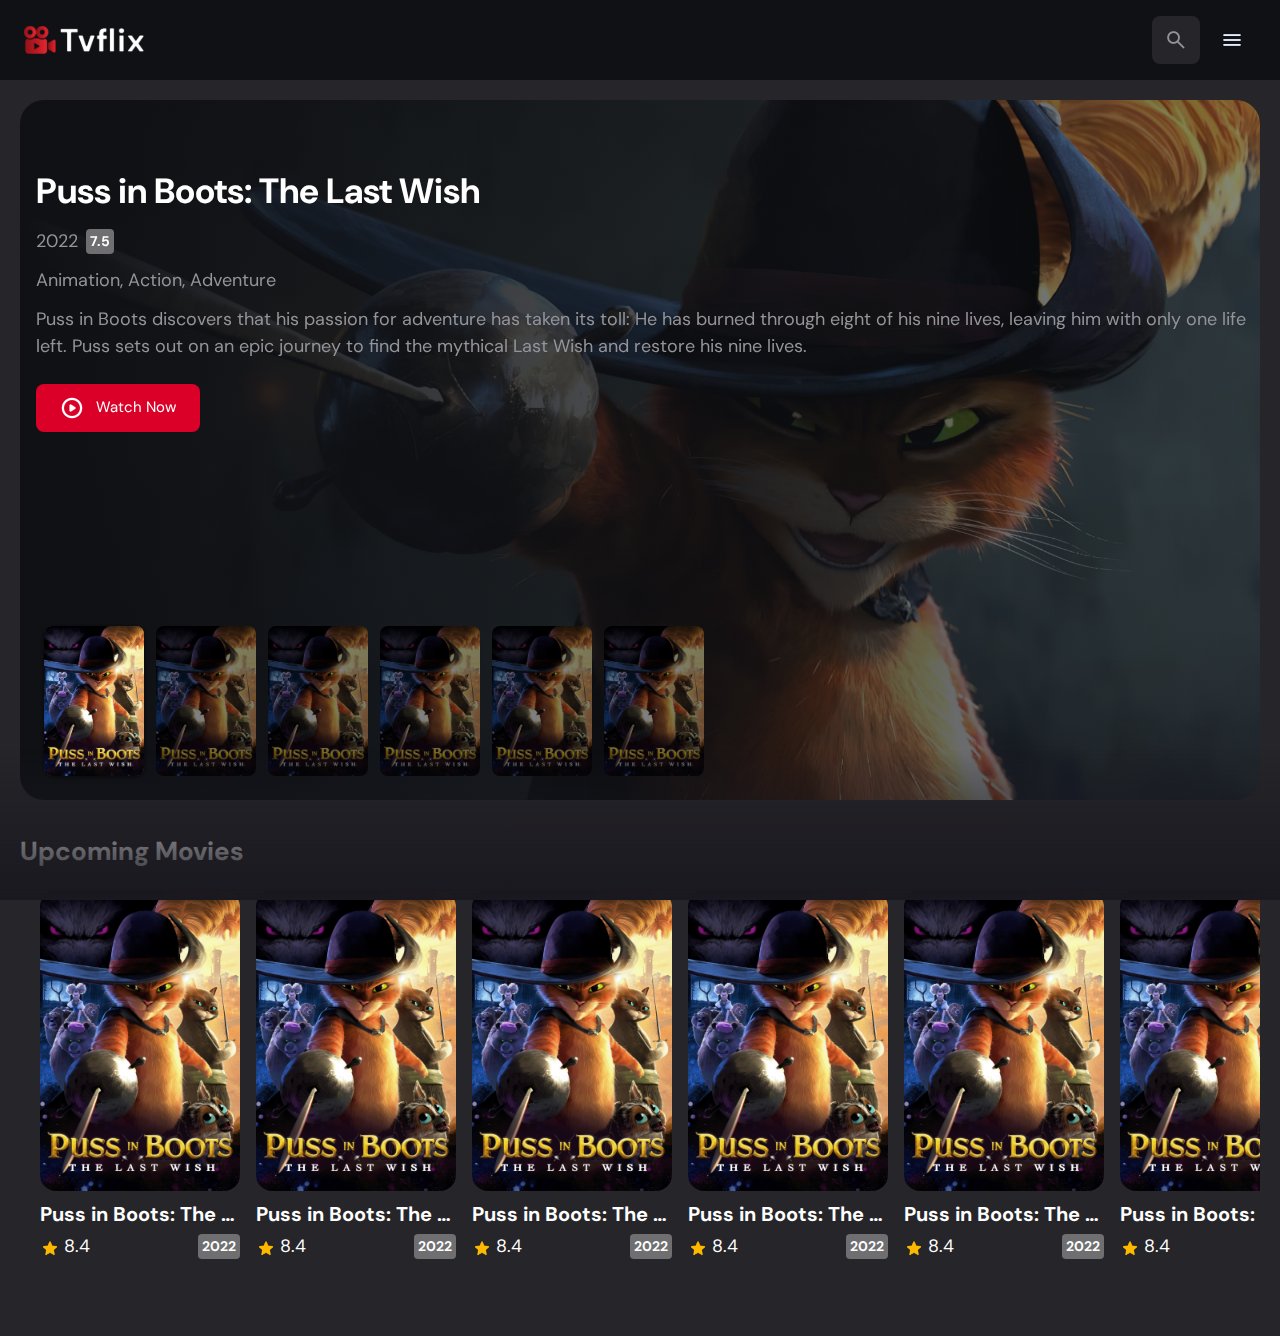
==== commit 0ec69735: "add the sidebar functionality" ====
--- a/index.html
+++ b/index.html
@@ -72,13 +72,6 @@
         <div class="sidebar-inner">
             <div class="sidebar-list">
                 <p class="title">Genre</p>
-                <a href="detail.html" class="sidebar-link">Action</a>
-                <a href="detail.html" class="sidebar-link">Horror</a>
-                <a href="detail.html" class="sidebar-link">Comedy</a>
-                <a href="detail.html" class="sidebar-link">Adventure</a>
-                <a href="detail.html" class="sidebar-link">Drama</a>
-                <a href="detail.html" class="sidebar-link">Sci-Fi</a>
-
             </div>
 
             <div class="sidebar-list">
@@ -98,6 +91,7 @@
             </div>
 
         </div>
+
 
     </nav>
 
@@ -485,6 +479,8 @@
     </article>
 
 
+    <script src="assets/js/api.js" type="module"></script>
+    <script src="assets/js/sidebar.js" type="module"></script>
 </body>
 
 </html>--- a/assets/css/style.css
+++ b/assets/css/style.css
@@ -125,14 +125,14 @@
   outline-color: var(--primary-variant);
 }
 
-::-webkit-scrollbar {
+::-webkit-scrollbar-button {
   width: 8px;
   height: 8px;
 }
 
 ::-webkit-scrollbar-thumb {
   background-color: var(--banner-background);
-  border-radius: var(--radius-8);
+  border-radius: var(--radius-16);
 }
 
 /*-----------------------------------*\
@@ -186,6 +186,20 @@
   }
 }
 
+
+.container::after,
+.search-modal::after {
+  content: "";
+  position: fixed;
+  width: 100%;
+  height: 150px;
+  left: 0;
+  bottom: 0;
+  background: linear-gradient(var(--bottom-overlay));
+  z-index: 1;
+  pointer-events: none;
+}
+
 /* typo */
 .title,
 .heading,
@@ -289,6 +303,7 @@
 .slider-list .slider-inner {
   position: relative;
   display: flex;
+  gap: 16px;
   padding-block-start: 8px;
 }
 
@@ -438,12 +453,13 @@
 
 
 
+
 /*-----------------------------------*\
   #SIDEBAR
 \*-----------------------------------*/
 .sidebar {
   position: absolute;
-  top: 96px;
+  top: 80px;
   left: -340px;
   bottom: 0;
   max-width: 340px;
@@ -555,17 +571,11 @@
   padding-block-start: 100px;
 }
 
-.container::after {
-  content: "";
-  position: fixed;
-  width: 100%;
-  height: 150px;
-  left: 0;
-  bottom: 0;
-  background: linear-gradient(var(--bottom-overlay));
-  z-index: 1;
-  pointer-events: none;
-}
+
+.container::-webkit-scrollbar-thumb {
+  background-color: transparent;
+}
+
 
 /* banner */
 .banner {
@@ -662,6 +672,7 @@
   display: none;
 }
 
+
 .control-inner {
   display: flex;
   gap: 12px;
@@ -789,7 +800,7 @@
   gap: 20px;
 }
 
-.genre-list :is(.movie-card, .card-banner) {
+:is(.genre-list, .movie-list) :is(.movie-card, .card-banner) {
   width: 100%;
   margin-inline: auto;
 }
@@ -801,7 +812,27 @@
   #SEARCH MODAL
 \*-----------------------------------*/
 
-
+.search-modal {
+  position: fixed;
+  top: 80px;
+  left: 0;
+  bottom: 0;
+  background-color: var(--surface);
+  padding: 32px;
+  overflow-y: overlay;
+  z-index: 4;
+  display: none;
+}
+
+.search-modal.active {
+  display: block;
+}
+
+.search-modal .label {
+  color: var(--primary-variant);
+  font-weight: var(--weight-bold);
+  margin-block-end: 8px
+}
 
 
 
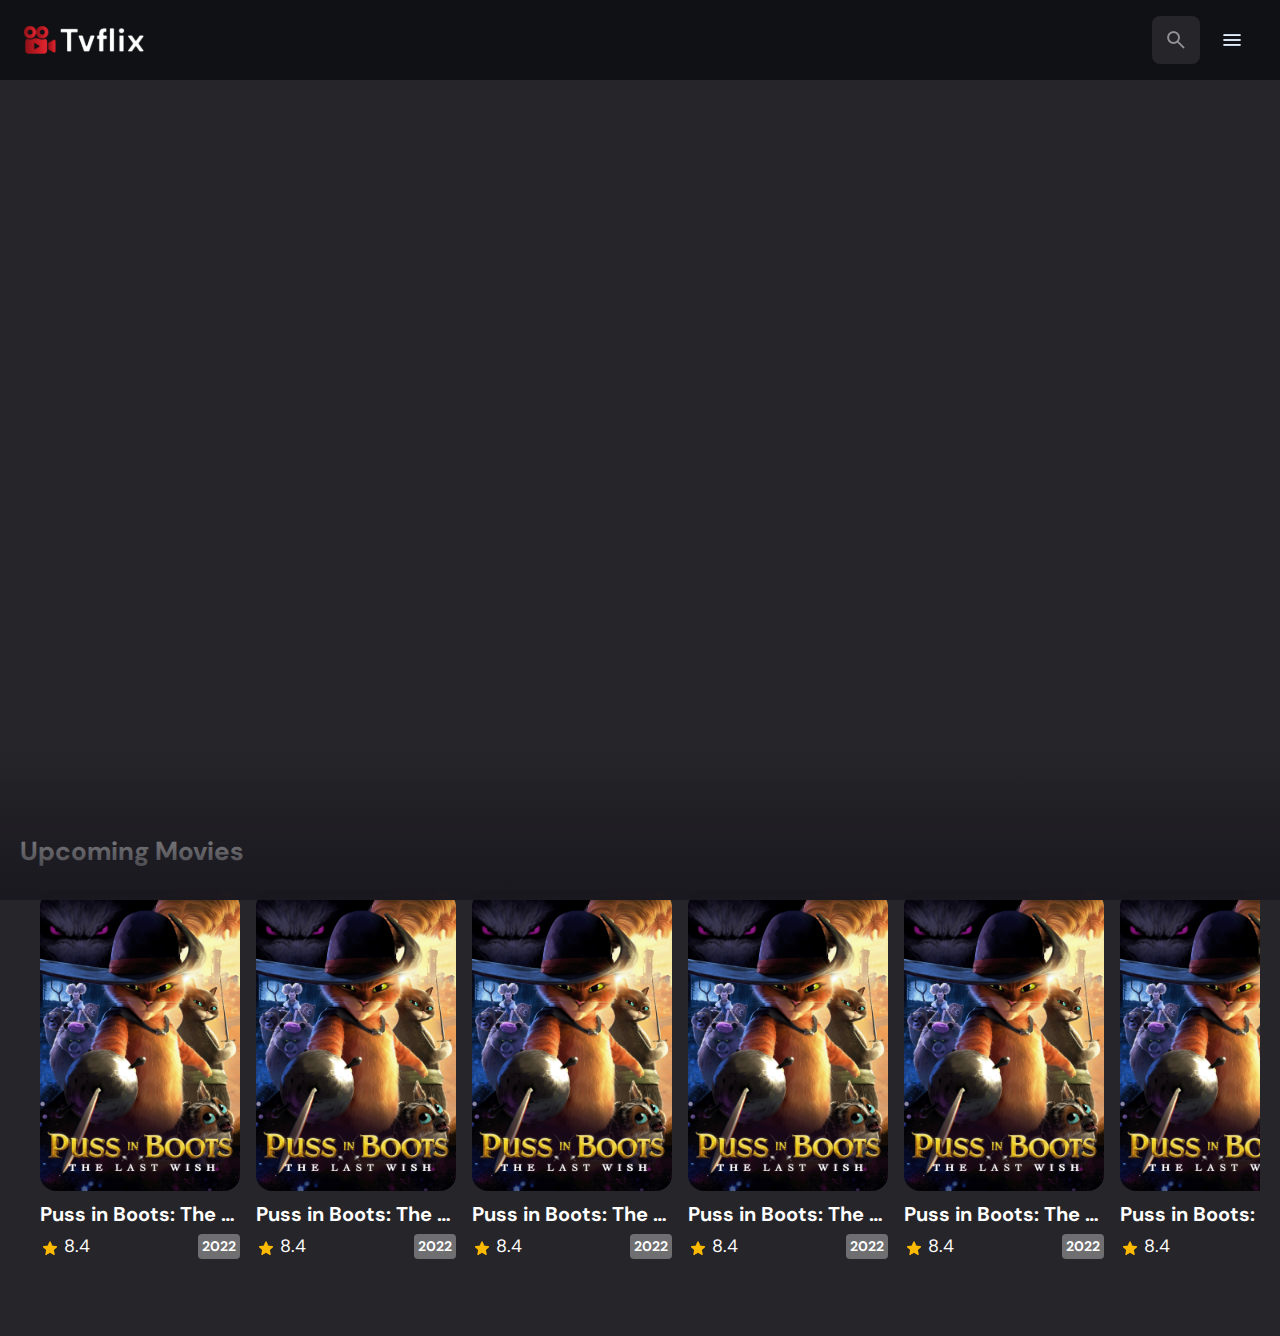
==== commit a730260a: "add the banner slider functionality" ====
--- a/index.html
+++ b/index.html
@@ -25,7 +25,7 @@
 
     <!-- scripts -->
     <script src="assets/js/global.js" defer></script>
-    <script src="assets/js/index.js" type="module"></script>
+
 
 </head>
 
@@ -96,7 +96,7 @@
     </nav>
 
     <!-- overlay -->
-    <div class="overlay" menu-toggler></div>
+    <div class="overlay"></div>
 
     <article class="container" page-content>
         <!-- banner -->
@@ -104,191 +104,6 @@
 
             <!-- main banner -->
             <div class="banner-slider">
-                <!-- single banner-slider -->
-                <div class="slider-item active" slider-item>
-                    <img src="assets/images/slider-banner.jpg" class="img-cover" alt="Puss in Boots: The Last Wish"
-                        loading="eager" />
-
-                    <!-- slider content -->
-                    <div class="banner-content">
-                        <h2 class="heading">Puss in Boots: The Last Wish</h2>
-
-                        <div class="meta-list">
-                            <div class="meta-item">2022</div>
-                            <div class="meta-item card-badge">7.5
-                            </div>
-                        </div>
-
-                        <p class="genre">Animation, Action, Adventure</p>
-                        <p class="banner-text">Puss in Boots discovers that his passion for adventure has taken its
-                            toll:
-                            He has burned through eight of his nine
-                            lives, leaving him with only one life left. Puss sets out on an epic journey to find the
-                            mythical Last Wish and restore
-                            his nine lives.</p>
-
-                        <a href="detail.html" class="btn">
-                            <img src="./assets//images/play_circle.png" alt="play" width="24" height="24" />
-                            <span>Watch Now</span>
-                        </a>
-                    </div>
-
-                </div>
-
-                <!-- single banner-slider -->
-                <div class="slider-item" slider-item>
-                    <img src="assets/images/slider-banner.jpg" class="img-cover" alt="Puss in Boots: The Last Wish"
-                        loading="eager" />
-
-                    <!-- slider content -->
-                    <div class="banner-content">
-                        <h2 class="heading">Puss in Boots: The Last Wish</h2>
-
-                        <div class="meta-list">
-                            <div class="meta-item">2022</div>
-                            <div class="meta-item card-badge">7.5
-                            </div>
-                        </div>
-
-                        <p class="genre">Animation, Action, Adventure</p>
-                        <p class="banner-text">Puss in Boots discovers that his passion for adventure has taken its
-                            toll:
-                            He has burned through eight of his nine
-                            lives, leaving him with only one life left. Puss sets out on an epic journey to find the
-                            mythical Last Wish and restore
-                            his nine lives.</p>
-
-                        <a href="detail.html" class="btn">
-                            <img src="./assets//images/play_circle.png" alt="play" width="24" height="24" />
-                            <span>Watch Now</span>
-                        </a>
-                    </div>
-
-                </div>
-
-                <!-- single banner-slider -->
-                <div class="slider-item" slider-item>
-                    <img src="assets/images/slider-banner.jpg" class="img-cover" alt="Puss in Boots: The Last Wish"
-                        loading="eager" />
-
-                    <!-- slider content -->
-                    <div class="banner-content">
-                        <h2 class="heading">Puss in Boots: The Last Wish</h2>
-
-                        <div class="meta-list">
-                            <div class="meta-item">2022</div>
-                            <div class="meta-item card-badge">7.5
-                            </div>
-                        </div>
-
-                        <p class="genre">Animation, Action, Adventure</p>
-                        <p class="banner-text">Puss in Boots discovers that his passion for adventure has taken its
-                            toll:
-                            He has burned through eight of his nine
-                            lives, leaving him with only one life left. Puss sets out on an epic journey to find the
-                            mythical Last Wish and restore
-                            his nine lives.</p>
-
-                        <a href="detail.html" class="btn">
-                            <img src="./assets//images/play_circle.png" alt="play" width="24" height="24" />
-                            <span>Watch Now</span>
-                        </a>
-                    </div>
-
-                </div>
-
-                <!-- single banner-slider -->
-                <div class="slider-item" slider-item>
-                    <img src="assets/images/slider-banner.jpg" class="img-cover" alt="Puss in Boots: The Last Wish"
-                        loading="eager" />
-
-                    <!-- slider content -->
-                    <div class="banner-content">
-                        <h2 class="heading">Puss in Boots: The Last Wish</h2>
-
-                        <div class="meta-list">
-                            <div class="meta-item">2022</div>
-                            <div class="meta-item card-badge">7.5
-                            </div>
-                        </div>
-
-                        <p class="genre">Animation, Action, Adventure</p>
-                        <p class="banner-text">Puss in Boots discovers that his passion for adventure has taken its
-                            toll:
-                            He has burned through eight of his nine
-                            lives, leaving him with only one life left. Puss sets out on an epic journey to find the
-                            mythical Last Wish and restore
-                            his nine lives.</p>
-
-                        <a href="detail.html" class="btn">
-                            <img src="./assets/images/play_circle.png" alt="play" width="24" height="24" />
-                            <span>Watch Now</span>
-                        </a>
-                    </div>
-
-                </div>
-
-                <!-- single banner-slider -->
-                <div class="slider-item" slider-item>
-                    <img src="assets/images/slider-banner.jpg" class="img-cover" alt="Puss in Boots: The Last Wish"
-                        loading="eager" />
-
-                    <!-- slider content -->
-                    <div class="banner-content">
-                        <h2 class="heading">Puss in Boots: The Last Wish</h2>
-
-                        <div class="meta-list">
-                            <div class="meta-item">2022</div>
-                            <div class="meta-item card-badge">7.5
-                            </div>
-                        </div>
-
-                        <p class="genre">Animation, Action, Adventure</p>
-                        <p class="banner-text">Puss in Boots discovers that his passion for adventure has taken its
-                            toll:
-                            He has burned through eight of his nine
-                            lives, leaving him with only one life left. Puss sets out on an epic journey to find the
-                            mythical Last Wish and restore
-                            his nine lives.</p>
-
-                        <a href="detail.html" class="btn">
-                            <img src="./assets/images/play_circle.png" alt="play" width="24" height="24" />
-                            <span>Watch Now</span>
-                        </a>
-                    </div>
-
-                </div>
-
-                <!-- single banner-slider -->
-                <div class="slider-item" slider-item>
-                    <img src="assets/images/slider-banner.jpg" class="img-cover" alt="Puss in Boots: The Last Wish"
-                        loading="eager" />
-
-                    <!-- slider content -->
-                    <div class="banner-content">
-                        <h2 class="heading">Puss in Boots: The Last Wish</h2>
-
-                        <div class="meta-list">
-                            <div class="meta-item">2022</div>
-                            <div class="meta-item card-badge">7.5
-                            </div>
-                        </div>
-
-                        <p class="genre">Animation, Action, Adventure</p>
-                        <p class="banner-text">Puss in Boots discovers that his passion for adventure has taken its
-                            toll:
-                            He has burned through eight of his nine
-                            lives, leaving him with only one life left. Puss sets out on an epic journey to find the
-                            mythical Last Wish and restore
-                            his nine lives.</p>
-
-                        <a href="detail.html" class="btn">
-                            <img src="./assets//images/play_circle.png" alt="play" width="24" height="24" />
-                            <span>Watch Now</span>
-                        </a>
-                    </div>
-
-                </div>
             </div>
 
             <!-- slider control -->
@@ -296,40 +111,7 @@
 
                 <div class="control-inner">
                     <!-- single slider control -->
-                    <button class="poster-box slider-item active">
-                        <img src="./assets/images/slider-control.jpg" alt=" Slide to Puss in Boots: The Last Wish"
-                            loading="lazy" draggable="false" class="img-cover" />
-                    </button>
-
-                    <!-- single slider control -->
-                    <button class="poster-box slider-item">
-                        <img src="./assets/images/slider-control.jpg" alt=" Slide to Puss in Boots: The Last Wish"
-                            loading="lazy" draggable="false" class="img-cover" />
-                    </button>
-
-                    <!-- single slider control -->
-                    <button class="poster-box slider-item">
-                        <img src="./assets/images/slider-control.jpg" alt=" Slide to Puss in Boots: The Last Wish"
-                            loading="lazy" draggable="false" class="img-cover" />
-                    </button>
-
-                    <!-- single slider control -->
-                    <button class="poster-box slider-item">
-                        <img src="./assets/images/slider-control.jpg" alt=" Slide to Puss in Boots: The Last Wish"
-                            loading="lazy" draggable="false" class="img-cover" />
-                    </button>
-
-                    <!-- single slider control -->
-                    <button class="poster-box slider-item">
-                        <img src="./assets/images/slider-control.jpg" alt=" Slide to Puss in Boots: The Last Wish"
-                            loading="lazy" draggable="false" class="img-cover" />
-                    </button>
-
-                    <!-- single slider control -->
-                    <button class="poster-box slider-item">
-                        <img src="./assets/images/slider-control.jpg" alt=" Slide to Puss in Boots: The Last Wish"
-                            loading="lazy" draggable="false" class="img-cover" />
-                    </button>
+
                 </div>
             </div>
 
@@ -481,6 +263,7 @@
 
     <script src="assets/js/api.js" type="module"></script>
     <script src="assets/js/sidebar.js" type="module"></script>
+    <script src="assets/js/index.js" type="module"></script>
 </body>
 
 </html>--- a/assets/css/style.css
+++ b/assets/css/style.css
@@ -540,11 +540,11 @@
 /* overlay */
 .overlay {
   position: fixed;
-  top: 96px;
+  top: 80px;
   left: 0;
   bottom: 0;
   width: 100%;
-  background-color: var(--background);
+  background-color: var(--banner-overlay);
   opacity: 0;
   pointer-events: none;
   transition: var(--transition-short);
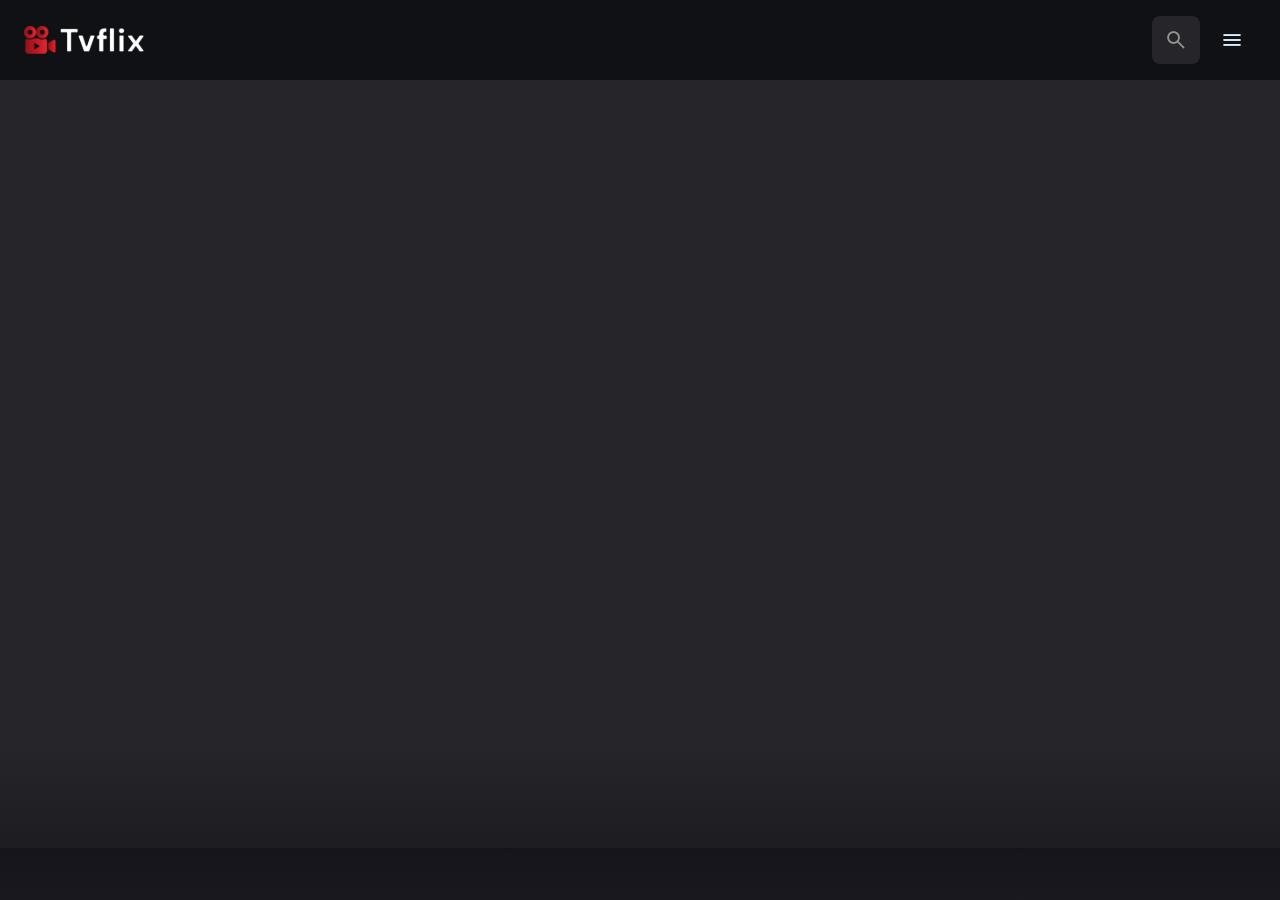
==== commit 1427a394: "add the sections (Upcoming Movies,This Week's Trending,Top Rated Movies) for the homepage" ====
--- a/index.html
+++ b/index.html
@@ -117,146 +117,6 @@
 
         </section>
 
-        <!-- movies-list -->
-        <section class="movie-list" aria-label="Upcoming Movies">
-            <!-- title -->
-            <div class="title-wrapper">
-                <h3 class="title-large">Upcoming Movies
-                </h3>
-            </div>
-
-            <!--movie-list-slider -->
-            <div class="slider-list">
-                <div class="slider-inner">
-                    <!-- single-movie -->
-                    <div class="movie-card">
-                        <figure class="poster-box card-banner">
-                            <img src="/assets/images/slider-control.jpg" alt="Puss in Boots: The Last Wish"
-                                class="img-cover">
-                        </figure>
-                        <h4 class="title">Puss in Boots: The Last Wish</h4>
-
-                        <!-- meta-list -->
-                        <div class="meta-list">
-                            <div class="meta-item">
-                                <img src="/assets/images/star.png" alt="rating" width="20" height="20" loading="lazy" />
-                                <span class="span">8.4
-                                </span>
-                            </div>
-
-                            <div class="card-badge">2022</div>
-                        </div>
-
-                        <a href="detail.html" class="card-btn" title="Puss in Boots: The Last Wish"></a>
-                    </div>
-
-                    <div class="movie-card">
-                        <figure class="poster-box card-banner">
-                            <img src="/assets/images/slider-control.jpg" alt="Puss in Boots: The Last Wish"
-                                class="img-cover">
-                        </figure>
-                        <h4 class="title">Puss in Boots: The Last Wish</h4>
-
-                        <!-- meta-list -->
-                        <div class="meta-list">
-                            <div class="meta-item">
-                                <img src="/assets/images/star.png" alt="rating" width="20" height="20" loading="lazy" />
-                                <span class="span">8.4
-                                </span>
-                            </div>
-
-                            <div class="card-badge">2022</div>
-                        </div>
-
-                        <a href="detail.html" class="card-btn" title="Puss in Boots: The Last Wish"></a>
-                    </div>
-
-                    <div class="movie-card">
-                        <figure class="poster-box card-banner">
-                            <img src="/assets/images/slider-control.jpg" alt="Puss in Boots: The Last Wish"
-                                class="img-cover">
-                        </figure>
-                        <h4 class="title">Puss in Boots: The Last Wish</h4>
-
-                        <!-- meta-list -->
-                        <div class="meta-list">
-                            <div class="meta-item">
-                                <img src="/assets/images/star.png" alt="rating" width="20" height="20" loading="lazy" />
-                                <span class="span">8.4
-                                </span>
-                            </div>
-
-                            <div class="card-badge">2022</div>
-                        </div>
-
-                        <a href="detail.html" class="card-btn" title="Puss in Boots: The Last Wish"></a>
-                    </div>
-
-                    <div class="movie-card">
-                        <figure class="poster-box card-banner">
-                            <img src="/assets/images/slider-control.jpg" alt="Puss in Boots: The Last Wish"
-                                class="img-cover">
-                        </figure>
-                        <h4 class="title">Puss in Boots: The Last Wish</h4>
-
-                        <!-- meta-list -->
-                        <div class="meta-list">
-                            <div class="meta-item">
-                                <img src="/assets/images/star.png" alt="rating" width="20" height="20" loading="lazy" />
-                                <span class="span">8.4
-                                </span>
-                            </div>
-
-                            <div class="card-badge">2022</div>
-                        </div>
-
-                        <a href="detail.html" class="card-btn" title="Puss in Boots: The Last Wish"></a>
-                    </div>
-
-                    <div class="movie-card">
-                        <figure class="poster-box card-banner">
-                            <img src="/assets/images/slider-control.jpg" alt="Puss in Boots: The Last Wish"
-                                class="img-cover">
-                        </figure>
-                        <h4 class="title">Puss in Boots: The Last Wish</h4>
-
-                        <!-- meta-list -->
-                        <div class="meta-list">
-                            <div class="meta-item">
-                                <img src="/assets/images/star.png" alt="rating" width="20" height="20" loading="lazy" />
-                                <span class="span">8.4
-                                </span>
-                            </div>
-
-                            <div class="card-badge">2022</div>
-                        </div>
-
-                        <a href="detail.html" class="card-btn" title="Puss in Boots: The Last Wish"></a>
-                    </div>
-
-                    <div class="movie-card">
-                        <figure class="poster-box card-banner">
-                            <img src="/assets/images/slider-control.jpg" alt="Puss in Boots: The Last Wish"
-                                class="img-cover">
-                        </figure>
-                        <h4 class="title">Puss in Boots: The Last Wish</h4>
-
-                        <!-- meta-list -->
-                        <div class="meta-list">
-                            <div class="meta-item">
-                                <img src="/assets/images/star.png" alt="rating" width="20" height="20" loading="lazy" />
-                                <span class="span">8.4
-                                </span>
-                            </div>
-
-                            <div class="card-badge">2022</div>
-                        </div>
-
-                        <a href="detail.html" class="card-btn" title="Puss in Boots: The Last Wish"></a>
-                    </div>
-                </div>
-            </div>
-        </section>
 
     </article>
 
--- a/assets/css/style.css
+++ b/assets/css/style.css
@@ -303,7 +303,6 @@
 .slider-list .slider-inner {
   position: relative;
   display: flex;
-  gap: 16px;
   padding-block-start: 8px;
 }
 
@@ -642,8 +641,11 @@
 }
 
 .banner-text {
-  -webkit-line-clamp: 2;
-  margin-block-end: 24px;
+  height: 6em;
+  overflow: hidden;
+  -webkit-line-clamp: 4;
+  margin-block: 24px;
+  text-overflow: ellipsis;
 
 }
 
@@ -703,6 +705,7 @@
 
 .movie-card {
   position: relative;
+  padding-inline-end: 16px;
   min-width: 200px;
   margin-right: 24px;
 }
